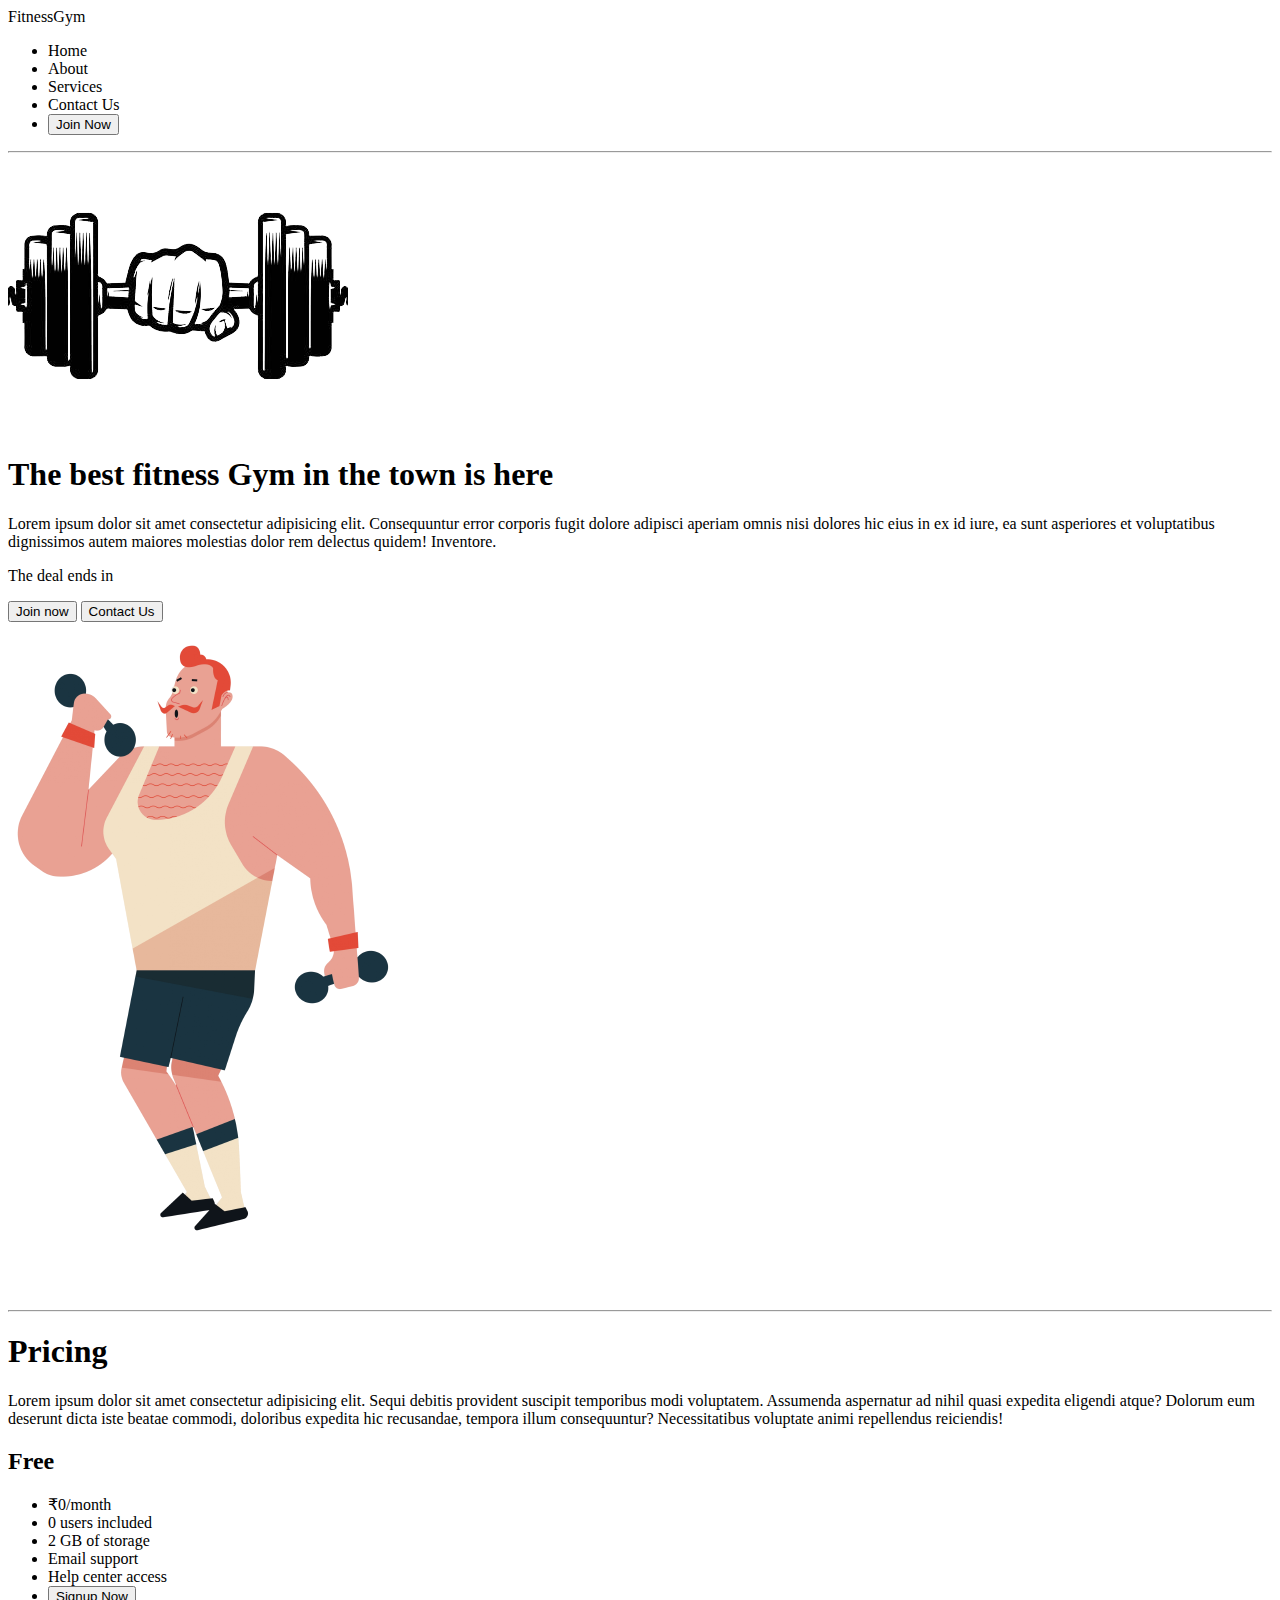
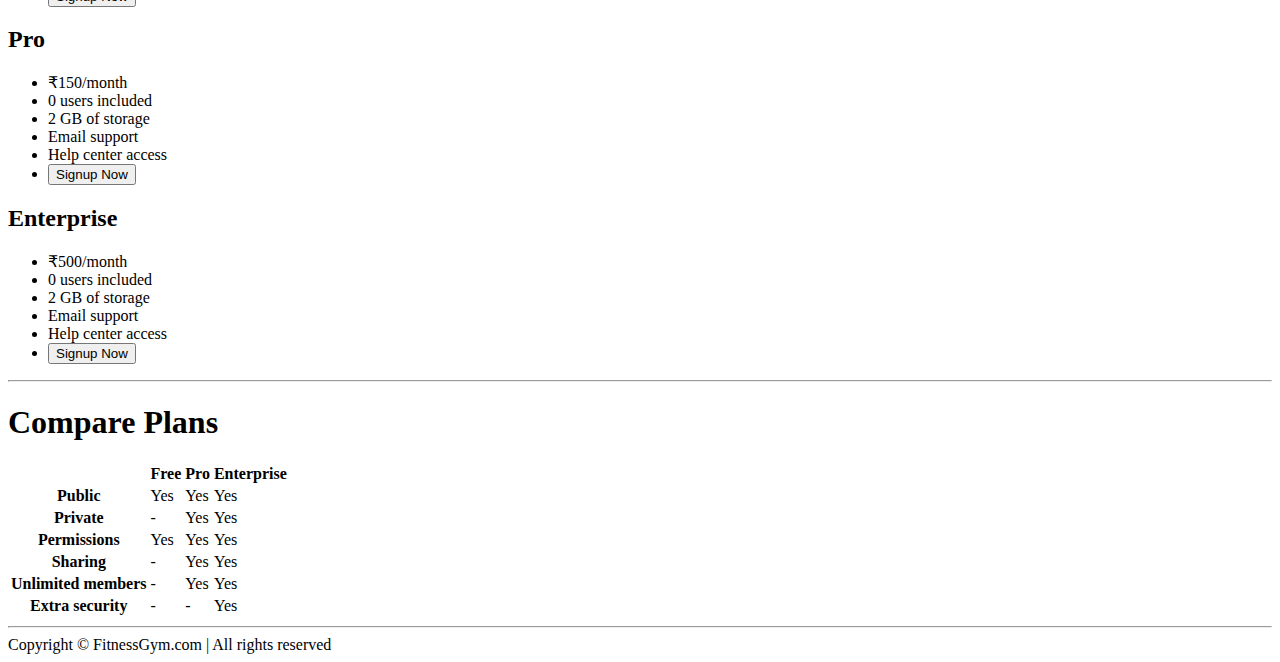
==== task1/index.html @ 46647728 "structre task1 file" ====
<!DOCTYPE html>
<html lang="en">

<head>
    <meta charset="UTF-8">
    <meta http-equiv="X-UA-Compatible" content="IE=edge">
    <meta name="viewport" content="width=device-width, initial-scale=1.0">
    <title>FitnessGym - The best fitness gym in the town</title>
    <link rel="stylesheet" href="./CSS/style.css">
    <script src="timer.js"></script>
    <link rel="stylesheet" href="./CSS/utils.css">
</head>

<body class='overflow-x-hidden'>
    <div class="container mx-auto">
        <header>
            <nav class="flex justify-between">
                <div class="logo font-bold flex items-center text-blue">FitnessGym</div>
                <ul class="navbar flex items-center">
                    <li>Home</li>
                    <li>About</li>
                    <li>Services</li>
                    <li>Contact Us</li>
                    <li><button class="btn">Join Now</button></li>
                </ul>
            </nav>
            <hr>
        </header>
        <main class="min-h-screen">
            <section class="section1">
                <div class="flex">
                    <div class="topleft flex flex-col justify-center px-2">
                        <div class=" text-center">
                            <img class="dumbellimg" src="./images/dumbell-removebg-preview.png" alt="">
                        </div>
                        <h1 class="my-1 text-center">The best fitness Gym in the town is here</h1>
                        <p class=" text-center">Lorem ipsum dolor sit amet consectetur adipisicing elit. Consequuntur
                            error corporis fugit dolore adipisci aperiam omnis nisi dolores hic eius in ex id iure, ea
                            sunt asperiores et voluptatibus dignissimos autem maiores molestias dolor rem delectus
                            quidem! Inventore.</p>
                            <!-- Display the countdown timer in an element -->
                            <p class="deal text-center">The deal ends in <span id="demo"></span></p>
                            <div class="buttons">
                                <button class="btn">Join now</button>
                                <button class="btn">Contact Us</button>
                            </div>
                    </div>
                    <div class="topright flex justify-center">
                        <img class="gymimg" src="./images/gym-removebg-preview.png" alt="">
                    </div>
                </div>
            </section>
            <br><br>
            <hr>
            <section class="section2">
                <h1 class="text-center my-2">Pricing</h1>
                <p class="my-2">Lorem ipsum dolor sit amet consectetur adipisicing elit. Sequi debitis provident
                    suscipit temporibus modi voluptatem. Assumenda aspernatur ad nihil quasi expedita eligendi atque?
                    Dolorum eum deserunt dicta iste beatae commodi, doloribus expedita hic recusandae, tempora illum
                    consequuntur? Necessitatibus voluptate animi repellendus reiciendis!</p>
                <div class="boxes flex justify-center">
                    <div class="box">
                        <h2>Free</h2>
                        <ul>
                            <li class="highlighted">₹0/month</li>
                            <li>0 users included</li>
                            <li>2 GB of storage</li>
                            <li>Email support</li>
                            <li>Help center access</li>
                            <li><button class="btn">Signup Now</button></li>
                        </ul>
                    </div>
                    <div class="box">
                        <h2>Pro</h2>
                        <ul>
                            <li class="highlighted">₹150/month</li>
                            <li>0 users included</li>
                            <li>2 GB of storage</li>
                            <li>Email support</li>
                            <li>Help center access</li>
                            <li><button class="btn">Signup Now</button></li>
                        </ul>
                    </div>
                    <div class="box">
                        <h2>Enterprise</h2>
                        <ul>
                            <li class="highlighted">₹500/month</li>
                            <li>0 users included</li>
                            <li>2 GB of storage</li>
                            <li>Email support</li>
                            <li>Help center access</li>
                            <li><button class="btn">Signup Now</button></li>
                        </ul>
                    </div>

                </div>
            </section>
            <hr>
            <section class="section3">
                <h1 class="text-center my-2">Compare Plans</h1>
                <div class="container plantable">
                    <table class="table text-center">
                      <thead>
                        <tr>
                          <th></th><th>Free</th>
                          <th>Pro</th>
                          <th>Enterprise</th>
                        </tr>
                      </thead>
                      <tbody>
                        <tr>
                          <th scope="row" class="text-start">Public</th>
                          <td>Yes</svg></td>
                          <td>Yes</svg></td>
                          <td>Yes</svg></td>
                        </tr>
                        <tr>
                          <th scope="row" class="text-start">Private</th>
                          <td>-</td>
                          <td>Yes</svg></td>
                          <td>Yes</svg></td>
                        </tr>
                      </tbody>
              
                      <tbody>
                        <tr>
                          <th scope="row" class="text-start">Permissions</th>
                          <td>Yes</svg></td>
                          <td>Yes</svg></td>
                          <td>Yes</svg></td>
                        </tr>
                        <tr>
                          <th scope="row" class="text-start">Sharing</th>
                          <td>-</td>
                          <td>Yes</svg></td>
                          <td>Yes</svg></td>
                        </tr>
                        <tr>
                          <th scope="row" class="text-start">Unlimited members</th>
                          <td>-</td>
                          <td>Yes</svg></td>
                          <td>Yes</svg></td>
                        </tr>
                        <tr>
                          <th scope="row" class="text-start">Extra security</th>
                          <td>-</td>
                          <td>-</td>
                          <td>Yes</svg></td>
                        </tr>
                      </tbody>
                    </table>
            </section>
            <hr>
        </main>
        <footer>
            Copyright &copy; FitnessGym.com | All rights reserved
        </footer>

    </div>
</body>

</html>
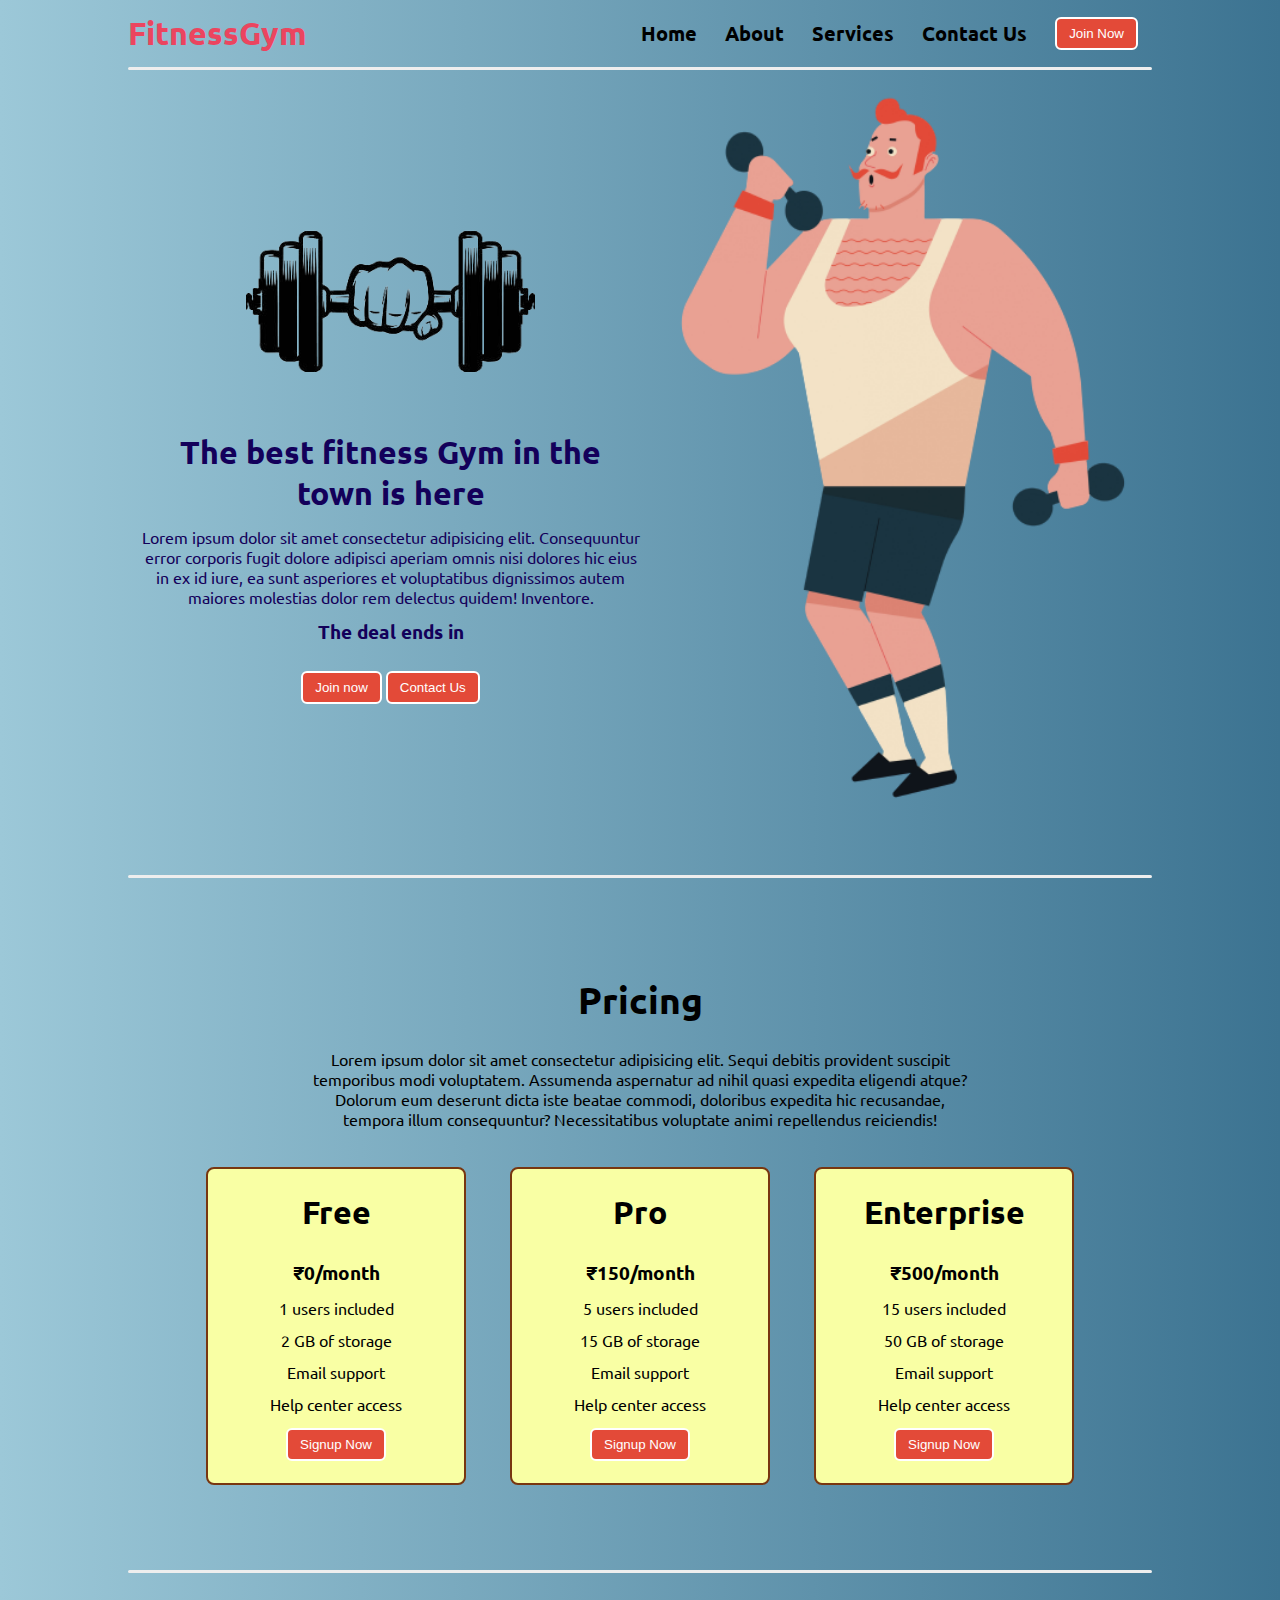
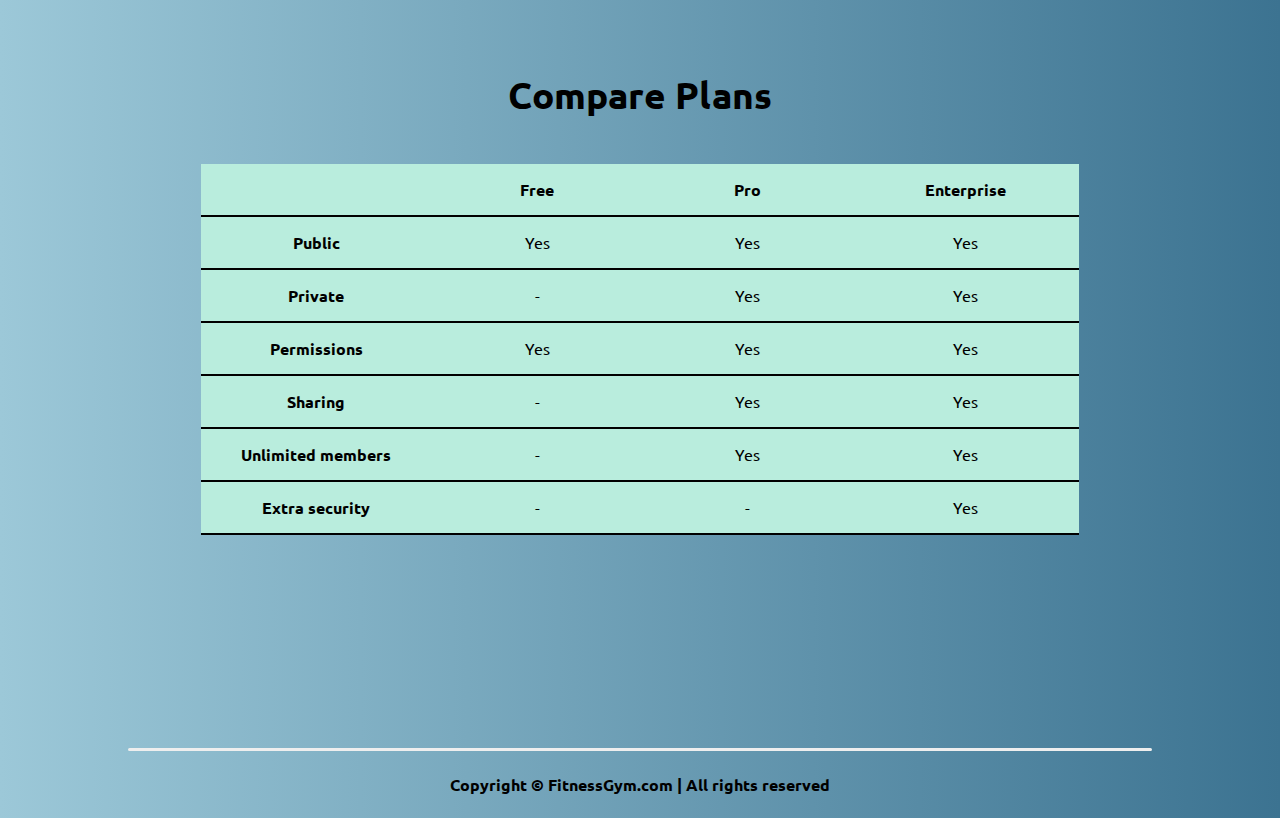
==== commit 113ed05b: "little style changes" ====
--- a/task1/index.html
+++ b/task1/index.html
@@ -21,7 +21,7 @@
                     <li>About</li>
                     <li>Services</li>
                     <li>Contact Us</li>
-                    <li><button class="btn">Join Now</button></li>
+                    <li><button class="btn1">Join Now</button></li>
                 </ul>
             </nav>
             <hr>
@@ -63,7 +63,7 @@
                         <h2>Free</h2>
                         <ul>
                             <li class="highlighted">₹0/month</li>
-                            <li>0 users included</li>
+                            <li>1 users included</li>
                             <li>2 GB of storage</li>
                             <li>Email support</li>
                             <li>Help center access</li>
@@ -74,8 +74,8 @@
                         <h2>Pro</h2>
                         <ul>
                             <li class="highlighted">₹150/month</li>
-                            <li>0 users included</li>
-                            <li>2 GB of storage</li>
+                            <li>5 users included</li>
+                            <li>15 GB of storage</li>
                             <li>Email support</li>
                             <li>Help center access</li>
                             <li><button class="btn">Signup Now</button></li>
@@ -85,8 +85,8 @@
                         <h2>Enterprise</h2>
                         <ul>
                             <li class="highlighted">₹500/month</li>
-                            <li>0 users included</li>
-                            <li>2 GB of storage</li>
+                            <li>15 users included</li>
+                            <li>50 GB of storage</li>
                             <li>Email support</li>
                             <li>Help center access</li>
                             <li><button class="btn">Signup Now</button></li>
--- a/task1/CSS/style.css
+++ b/task1/CSS/style.css
@@ -0,0 +1,183 @@
+@import url('https://fonts.googleapis.com/css2?family=Ubuntu:wght@300&display=swap');
+
+*{
+    margin: 0;
+    padding: 0;
+}
+
+body {
+    /* background-image: linear-gradient(to right, #BDC3C7, #2C3E50);  */
+    background-image: linear-gradient(to right, #9cc8d8, #3c7391); 
+    /* background-color: #3C486B; */
+}
+
+hr {
+    border-style: solid none none;
+    border-color: #EEEEEE;
+    border-width: 3px;
+    border-radius: 5px;
+}
+
+.container{
+    max-width: 80vw;
+    font-family: 'Ubuntu', sans-serif;
+}
+
+.navbar{
+    display: flex;
+    height: 67px;
+    justify-content: space-between;
+    /* padding: 35px 5%; */
+} 
+.navbar li{
+    list-style: none;
+    margin: 0 12px;
+    font-weight: bold;
+    font-size: 20px;
+    padding: 2px;
+}
+.navbar li:hover{
+    background-color: #F0EEED;/* #569DAA; */
+    /* padding: 2px; */
+    border-radius: 5px;
+    /* color: #FFD93D; */
+    border-style: none;
+    cursor: pointer;
+}
+
+.topleft{
+    width: 50%;
+}
+
+.topright{ 
+    width: 50%;
+}
+
+.section1{
+   max-height: 100vh; 
+   color: #13005A;
+}
+
+.section1 h1{
+    color: #13005A;
+    font-size: 2rem;
+}
+
+.logo{
+    font-size: 2rem;
+}
+
+.dumbellimg{
+    width: 289px;
+    background-color: none;
+}
+
+.topright .gymimg{
+    width: 466px;
+}
+
+.section2{
+    padding: 73px;
+}
+
+.section2 h1{
+    font-size: 2.3rem;
+}
+
+.section2 p{
+    padding: 0 8vw;
+    text-align: center;
+}
+
+.box{
+    padding: 8px 0;
+    margin: 12px 22px;
+    min-width: 20vw;
+    border: 2px solid rgb(120, 54, 16);
+    border-radius: 8px;
+    text-align: center;
+    background-color: #F9FFA4;
+}
+
+.box h2{
+    font-size: 2rem;
+    padding: 15px 0;
+}
+
+.highlighted{
+    font-size: 1.2rem;
+    font-weight: bolder;
+}
+
+.box ul{
+    list-style-type: none;
+}
+
+.box ul li{
+   margin: 12px 2px;
+}
+
+.plantable{
+    display: flex;
+    justify-content: center;
+    align-items: center;
+}
+
+.section3 table{
+    width: 100%;
+    margin-bottom: 140px;
+    margin-top: 20px;
+    border-collapse: collapse;
+    background-color: #B9EDDD;
+}
+
+.section3 table th{ 
+    width: 23vw; 
+    border-bottom: 2px solid black;
+    padding: 15px 0;
+} 
+
+.section3 table td{   
+    border-bottom: 2px solid black; 
+} 
+ 
+
+.section3 h1{
+    font-size: 2.3rem;
+}
+
+.section3{
+    padding: 73px;
+}
+
+footer{
+    padding: 23px;
+    text-align: center;
+    font-weight: bold;
+}
+.buttons{
+    display: flex;
+    justify-content: center;
+    align-items: center;
+    margin: 12px;
+}
+
+.deal{
+    font-size: 1.2rem;
+    font-weight: bolder;
+    margin: 12px 0;
+}
+
+.btn1 {
+    padding:7px 12px;
+    border: 2px solid white;
+    border-radius: 6px;
+    cursor: pointer;
+    color: white;
+    background-color: rgb(227 74 56);
+}
+
+#demo {
+    color: #FDFF00;
+    /* color: #FFD93D; */
+}--- a/task1/CSS/utils.css
+++ b/task1/CSS/utils.css
@@ -0,0 +1,73 @@
+.min-h-screen{
+    min-height: 100vh;
+}
+
+.bg-red{
+    background-color: red;
+}
+
+.mx-auto{
+    margin-left: auto;
+    margin-right: auto;
+}
+
+.flex{
+    display: flex;
+}
+
+.items-center{
+    align-items: center;
+}
+
+.justify-between{
+    justify-content: space-between;
+}
+
+.justify-center{
+    justify-content: center;
+}
+
+.flex-col{
+    flex-direction: column;
+}
+
+.font-bold{
+    font-weight: bolder;
+}
+
+.my-1{
+    margin-top: 13px;
+    margin-bottom: 13px;
+}
+
+.my-2{
+    margin-top: 26px;
+    margin-bottom: 26px;
+}
+
+.px-2{
+    padding-left: 13px;
+    padding-right: 13px;
+}
+
+.text-blue{
+    color: #EB455F;
+}
+
+.btn{
+    padding:7px 12px;
+    border: 2px solid white;
+    border-radius: 6px;
+    cursor: pointer;
+    color: white;
+    background-color: rgb(227 74 56);
+    margin: 2px;
+}
+
+.overflow-x-hidden{
+    overflow-x: hidden;
+}
+
+.text-center{
+    text-align: center;
+}